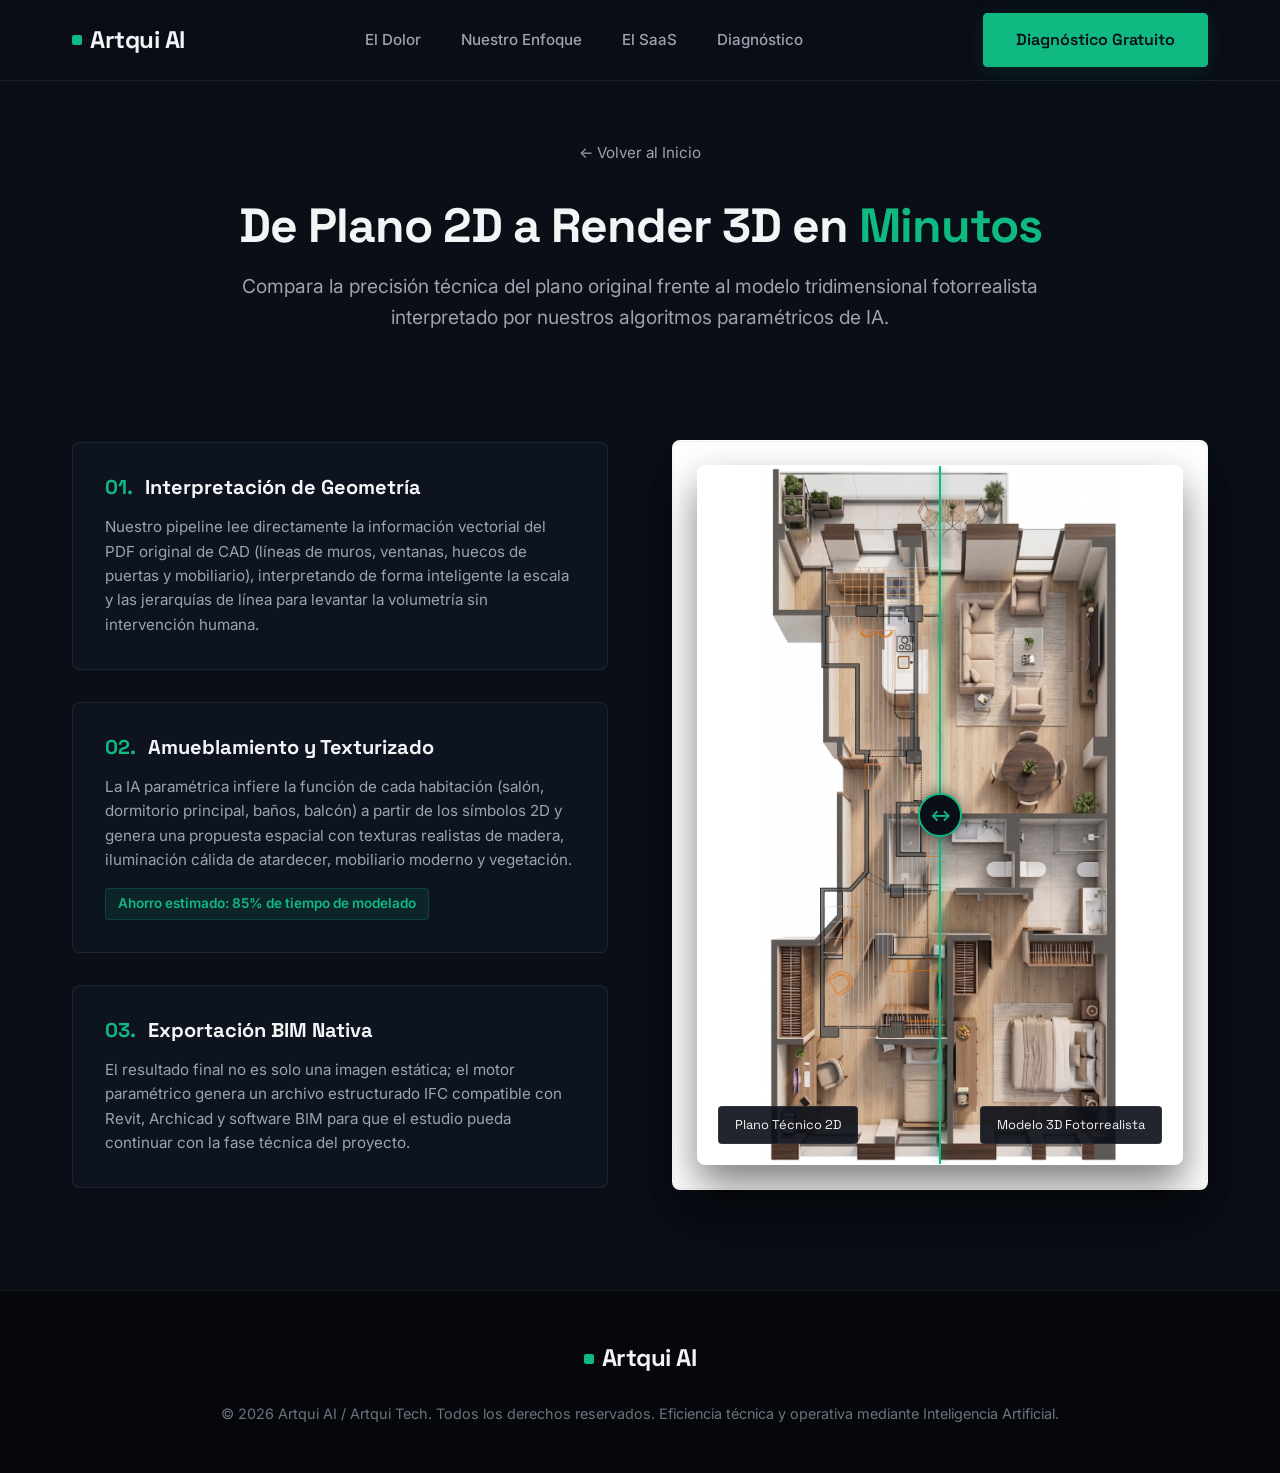
==== plano-3d.html @ 0eaa44ae "feat: add plano-3d comparison page with vertical slider and CAD resources" ====
<!DOCTYPE html>
<html lang="es">
<head>
  <meta charset="UTF-8">
  <meta name="viewport" content="width=device-width, initial-scale=1.0">
  <title>Artqui AI | Caso de Estudio: Plano 2D a Render 3D</title>
  <meta name="description" content="Demostración interactiva de la conversión automatizada de un plano técnico 2D (CAD) a un render fotorrealista 3D utilizando Inteligencia Artificial.">
  <link rel="stylesheet" href="styles.css">
  
  <style>
    /* Estilos específicos para la página de caso de estudio */
    .case-study-hero {
      padding-top: 140px;
      padding-bottom: 60px;
      text-align: center;
      position: relative;
    }
    
    .back-link {
      display: inline-flex;
      align-items: center;
      gap: 0.5rem;
      color: var(--text-secondary);
      font-size: 0.95rem;
      margin-bottom: 2rem;
      transition: var(--transition-fast);
    }
    
    .back-link:hover {
      color: var(--accent);
      transform: translateX(-4px);
    }
    
    .case-study-title {
      font-size: 3rem;
      margin-bottom: 1rem;
      letter-spacing: -1px;
    }
    
    .case-study-subtitle {
      font-size: 1.2rem;
      color: var(--text-secondary);
      max-width: 800px;
      margin: 0 auto 3rem auto;
    }
    
    /* El "Tablero de Dibujo" (Drawing Board) */
    .drawing-board-section {
      padding-bottom: 100px;
    }
    
    .drawing-board-grid {
      display: grid;
      grid-template-columns: 1fr 1fr;
      gap: 4rem;
      align-items: center;
    }
    
    /* Contenedor del papel técnico */
    .paper-sheet {
      background-color: #FFFFFF;
      border-radius: 8px;
      padding: 1.5rem;
      box-shadow: 0 30px 60px rgba(0, 0, 0, 0.4), inset 0 0 0 1px rgba(0, 0, 0, 0.05);
      border: 1px solid rgba(255, 255, 255, 0.1);
      position: relative;
    }
    
    /* Slider Vertical Especial */
    .slider-container.vertical {
      width: 100%;
      aspect-ratio: 526 / 850; /* Adaptado a la proporción del plano y render */
      max-height: 700px;
      background-color: #FFFFFF;
      margin: 0 auto;
    }
    
    /* Aseguramos que la imagen se adapte usando contain para no deformar planos técnicos */
    .slider-container.vertical .slider-img {
      background-size: contain;
      background-repeat: no-repeat;
      background-position: center;
    }
    
    /* Estilos de las etiquetas de papel */
    .paper-sheet .slider-label {
      background: rgba(10, 14, 23, 0.9);
      border-color: var(--border-color);
      color: var(--text-primary);
      font-size: 0.8rem;
    }
    
    .technical-details {
      display: flex;
      flex-direction: column;
      gap: 2rem;
    }
    
    .tech-card {
      background: var(--bg-card);
      border: 1px solid var(--border-color);
      border-radius: 8px;
      padding: 2rem;
    }
    
    .tech-card h3 {
      font-size: 1.25rem;
      margin-bottom: 1rem;
      display: flex;
      align-items: center;
      gap: 0.75rem;
    }
    
    .tech-card h3 span {
      color: var(--accent);
    }
    
    .tech-card p {
      font-size: 0.95rem;
      line-height: 1.6;
    }
    
    .efficiency-badge {
      display: inline-block;
      background: rgba(16, 185, 129, 0.1);
      border: 1px solid rgba(16, 185, 129, 0.2);
      color: var(--accent);
      padding: 0.25rem 0.75rem;
      border-radius: 4px;
      font-weight: 600;
      font-size: 0.85rem;
      margin-top: 1rem;
    }
    
    /* Adaptabilidad */
    @media (max-width: 1024px) {
      .drawing-board-grid {
        grid-template-columns: 1fr;
        gap: 3rem;
      }
      
      .technical-details {
        order: 2;
      }
      
      .paper-sheet {
        order: 1;
        max-width: 500px;
        margin: 0 auto;
      }
      
      .case-study-title {
        font-size: 2.2rem;
      }
    }
  </style>
</head>
<body>

  <!-- Header / Navbar -->
  <header>
    <div class="container">
      <a href="index.html" class="logo">
        <span></span>Artqui AI
      </a>
      <nav>
        <ul>
          <li><a href="index.html#problema">El Dolor</a></li>
          <li><a href="index.html#diferencial">Nuestro Enfoque</a></li>
          <li><a href="index.html#saas">El SaaS</a></li>
          <li><a href="index.html#diagnostico">Diagnóstico</a></li>
        </ul>
      </nav>
      <a href="index.html#diagnostico" class="glow-btn">Diagnóstico Gratuito</a>
    </div>
  </header>

  <main>
    <!-- Hero Sección de Caso de Estudio -->
    <section class="case-study-hero">
      <div class="container">
        <a href="index.html" class="back-link">
          ← Volver al Inicio
        </a>
        <h1 class="case-study-title">De Plano 2D a Render 3D en <span class="text-accent">Minutos</span></h1>
        <p class="case-study-subtitle">Compara la precisión técnica del plano original frente al modelo tridimensional fotorrealista interpretado por nuestros algoritmos paramétricos de IA.</p>
      </div>
    </section>

    <!-- Tablero de Comparación -->
    <section class="drawing-board-section">
      <div class="container">
        <div class="drawing-board-grid">
          
          <!-- Detalles Técnicos del Caso -->
          <div class="technical-details">
            <div class="tech-card">
              <h3><span>01.</span> Interpretación de Geometría</h3>
              <p>Nuestro pipeline lee directamente la información vectorial del PDF original de CAD (líneas de muros, ventanas, huecos de puertas y mobiliario), interpretando de forma inteligente la escala y las jerarquías de línea para levantar la volumetría sin intervención humana.</p>
            </div>
            
            <div class="tech-card">
              <h3><span>02.</span> Amueblamiento y Texturizado</h3>
              <p>La IA paramétrica infiere la función de cada habitación (salón, dormitorio principal, baños, balcón) a partir de los símbolos 2D y genera una propuesta espacial con texturas realistas de madera, iluminación cálida de atardecer, mobiliario moderno y vegetación.</p>
              <div class="efficiency-badge">Ahorro estimado: 85% de tiempo de modelado</div>
            </div>

            <div class="tech-card">
              <h3><span>03.</span> Exportación BIM Nativa</h3>
              <p>El resultado final no es solo una imagen estática; el motor paramétrico genera un archivo estructurado IFC compatible con Revit, Archicad y software BIM para que el estudio pueda continuar con la fase técnica del proyecto.</p>
            </div>
          </div>

          <!-- Deslizador de Papel de Plano -->
          <div class="paper-sheet">
            <div class="slider-container vertical">
              <!-- Imagen 2D (Antes) -->
              <div class="slider-img img-before" style="background-image: url('Ejemplo1/rosa_2d_plan.png');"></div>
              <!-- Imagen 3D (Después) -->
              <div class="slider-img img-after" style="background-image: url('Ejemplo1/rosa_3d_render.png');"></div>
              
              <!-- Barra de control deslizante -->
              <div class="slider-handle">
                <div class="slider-button">↔</div>
              </div>
              
              <div class="slider-label label-before">Plano Técnico 2D</div>
              <div class="slider-label label-after">Modelo 3D Fotorrealista</div>
            </div>
          </div>

        </div>
      </div>
    </section>
  </main>

  <!-- Footer -->
  <footer>
    <div class="container">
      <a href="index.html" class="logo">
        <span></span>Artqui AI
      </a>
      <p>&copy; 2026 Artqui AI / Artqui Tech. Todos los derechos reservados. Eficiencia técnica y operativa mediante Inteligencia Artificial.</p>
    </div>
  </footer>

  <script src="app.js"></script>
</body>
</html>
---- styles.css ----
/* Importando Google Fonts: Space Grotesk para títulos y Inter para texto corrido */
@import url('https://fonts.googleapis.com/css2?family=Inter:wght@300;400;500;600&family=Space+Grotesk:wght@400;500;600;700&display=swap');

/* Variables de Diseño (Design Tokens) */
:root {
  --font-title: 'Space Grotesk', -apple-system, BlinkMacSystemFont, "Segoe UI", Roboto, sans-serif;
  --font-body: 'Inter', -apple-system, BlinkMacSystemFont, "Segoe UI", Roboto, sans-serif;

  /* Colores */
  --bg-main: #0A0E17;
  --bg-card: rgba(17, 24, 39, 0.6);
  --border-color: rgba(255, 255, 255, 0.08);
  --border-focus: rgba(16, 185, 129, 0.4);

  --text-primary: #F3F4F6;
  --text-secondary: #9CA3AF;
  --text-muted: #6B7280;

  --accent: #10B981; /* Verde esmeralda técnico */
  --accent-rgb: 16, 185, 129;
  --accent-hover: #059669;
  --accent-glow: rgba(16, 185, 129, 0.15);

  --transition-smooth: all 0.3s cubic-bezier(0.4, 0, 0.2, 1);
  --transition-fast: all 0.15s ease;
  
  --max-width: 1200px;
}

/* Reset y Estilos Base */
*, *::before, *::after {
  box-sizing: border-box;
  margin: 0;
  padding: 0;
}

html {
  scroll-behavior: smooth;
}

body {
  background-color: var(--bg-main);
  color: var(--text-primary);
  font-family: var(--font-body);
  line-height: 1.6;
  overflow-x: hidden;
  -webkit-font-smoothing: antialiased;
}

/* Tipografía */
h1, h2, h3, h4 {
  font-family: var(--font-title);
  color: var(--text-primary);
  font-weight: 700;
  line-height: 1.2;
}

p {
  color: var(--text-secondary);
}

a {
  color: inherit;
  text-decoration: none;
  transition: var(--transition-fast);
}

/* Utilidades */
.container {
  max-width: var(--max-width);
  margin: 0 auto;
  padding: 0 2rem;
}

.text-accent {
  color: var(--accent);
}

.glow-btn {
  position: relative;
  display: inline-flex;
  align-items: center;
  justify-content: center;
  background-color: var(--accent);
  color: #0A0E17;
  font-family: var(--font-title);
  font-weight: 600;
  padding: 0.85rem 2rem;
  border-radius: 4px;
  border: 1px solid var(--accent);
  cursor: pointer;
  overflow: hidden;
  transition: var(--transition-smooth);
  box-shadow: 0 4px 20px var(--accent-glow);
}

.glow-btn:hover {
  background-color: var(--accent-hover);
  border-color: var(--accent-hover);
  box-shadow: 0 6px 24px rgba(16, 185, 129, 0.3);
  transform: translateY(-2px);
}

.glow-btn::after {
  content: '';
  position: absolute;
  top: 50%;
  left: 50%;
  width: 120%;
  height: 0;
  background: rgba(255, 255, 255, 0.1);
  transform: translate(-50%, -50%) rotate(45deg);
  transition: var(--transition-smooth);
  z-index: 1;
}

.glow-btn:hover::after {
  height: 300%;
}

.secondary-btn {
  display: inline-flex;
  align-items: center;
  justify-content: center;
  background-color: transparent;
  color: var(--text-primary);
  font-family: var(--font-title);
  font-weight: 500;
  padding: 0.85rem 2rem;
  border-radius: 4px;
  border: 1px solid var(--border-color);
  cursor: pointer;
  transition: var(--transition-smooth);
}

.secondary-btn:hover {
  border-color: var(--text-primary);
  background-color: rgba(255, 255, 255, 0.03);
  transform: translateY(-2px);
}

/* Glassmorphism Card style */
.glass-card {
  background: var(--bg-card);
  backdrop-filter: blur(12px);
  -webkit-backdrop-filter: blur(12px);
  border: 1px solid var(--border-color);
  border-radius: 8px;
  padding: 2.5rem;
  transition: var(--transition-smooth);
}

.glass-card:hover {
  border-color: rgba(16, 185, 129, 0.3);
  box-shadow: 0 10px 30px rgba(0, 0, 0, 0.3);
}

/* --- SECCIONES --- */

/* Header / Navbar */
header {
  position: fixed;
  top: 0;
  left: 0;
  width: 100%;
  z-index: 100;
  background: rgba(10, 14, 23, 0.7);
  backdrop-filter: blur(12px);
  -webkit-backdrop-filter: blur(12px);
  border-bottom: 1px solid var(--border-color);
}

header .container {
  display: flex;
  justify-content: space-between;
  align-items: center;
  height: 80px;
}

.logo {
  font-family: var(--font-title);
  font-size: 1.5rem;
  font-weight: 700;
  letter-spacing: -0.5px;
  display: flex;
  align-items: center;
  gap: 0.5rem;
}

.logo span {
  display: inline-block;
  width: 10px;
  height: 10px;
  background-color: var(--accent);
  border-radius: 2px;
}

nav ul {
  display: flex;
  list-style: none;
  gap: 2.5rem;
}

nav a {
  font-size: 0.95rem;
  font-weight: 500;
  color: var(--text-secondary);
}

nav a:hover {
  color: var(--accent);
}

/* Hero Section */
.hero {
  padding-top: 180px;
  padding-bottom: 100px;
  position: relative;
}

/* Sutil cuadrícula técnica de fondo */
.hero::before {
  content: '';
  position: absolute;
  top: 0;
  left: 0;
  width: 100%;
  height: 100%;
  background-image: 
    linear-gradient(rgba(255, 255, 255, 0.015) 1px, transparent 1px),
    linear-gradient(90deg, rgba(255, 255, 255, 0.015) 1px, transparent 1px);
  background-size: 40px 40px;
  background-position: center;
  pointer-events: none;
  z-index: 1;
}

/* Brillo ambiental sutil en el fondo */
.hero::after {
  content: '';
  position: absolute;
  top: 20%;
  left: 50%;
  transform: translate(-50%, -50%);
  width: 600px;
  height: 300px;
  background: radial-gradient(circle, rgba(16, 185, 129, 0.08) 0%, transparent 70%);
  filter: blur(80px);
  pointer-events: none;
  z-index: 1;
}

.hero-grid {
  display: grid;
  grid-template-columns: 1.2fr 0.8fr;
  gap: 4rem;
  align-items: center;
  position: relative;
  z-index: 2;
}

.hero-content h1 {
  font-size: 3.5rem;
  margin-bottom: 1.5rem;
  letter-spacing: -1px;
}

.hero-content p {
  font-size: 1.2rem;
  margin-bottom: 2.5rem;
  max-width: 600px;
}

.hero-actions {
  display: flex;
  gap: 1.5rem;
}

.hero-badge {
  display: inline-flex;
  align-items: center;
  gap: 0.5rem;
  background: rgba(16, 185, 129, 0.1);
  border: 1px solid rgba(16, 185, 129, 0.25);
  color: var(--accent);
  padding: 0.5rem 1rem;
  border-radius: 50px;
  font-family: var(--font-title);
  font-size: 0.85rem;
  font-weight: 500;
  margin-bottom: 1.5rem;
}

/* Pain Section (Agitación del Dolor) */
.pain {
  padding: 100px 0;
  background: rgba(0, 0, 0, 0.2);
  border-top: 1px solid var(--border-color);
  border-bottom: 1px solid var(--border-color);
  position: relative;
}

.section-header {
  text-align: center;
  max-width: 700px;
  margin: 0 auto 5rem auto;
}

.section-header h2 {
  font-size: 2.5rem;
  margin-bottom: 1rem;
}

.section-header p {
  font-size: 1.1rem;
}

.pain-grid {
  display: grid;
  grid-template-columns: repeat(3, 1fr);
  gap: 2rem;
}

.pain-card {
  position: relative;
  overflow: hidden;
}

.pain-card::before {
  content: '';
  position: absolute;
  top: 0;
  left: 0;
  width: 3px;
  height: 0%;
  background-color: var(--accent);
  transition: var(--transition-smooth);
}

.pain-card:hover::before {
  height: 100%;
}

.pain-number {
  font-family: var(--font-title);
  font-size: 2.5rem;
  font-weight: 700;
  color: rgba(255, 255, 255, 0.05);
  margin-bottom: 1rem;
  transition: var(--transition-smooth);
}

.pain-card:hover .pain-number {
  color: var(--accent);
}

.pain-card h3 {
  font-size: 1.3rem;
  margin-bottom: 1rem;
}

/* Enfoque / Diferenciador (Founder-Market Fit) */
.approach {
  padding: 120px 0;
}

.approach-grid {
  display: grid;
  grid-template-columns: 1fr 1fr;
  gap: 6rem;
  align-items: center;
}

.approach-content h2 {
  font-size: 2.5rem;
  margin-bottom: 1.5rem;
}

.approach-content p {
  font-size: 1.1rem;
  margin-bottom: 1.5rem;
}

.feature-bullets {
  margin-top: 2.5rem;
  display: flex;
  flex-direction: column;
  gap: 1.5rem;
}

.bullet-item {
  display: flex;
  gap: 1rem;
  align-items: flex-start;
}

.bullet-icon {
  background-color: rgba(16, 185, 129, 0.1);
  color: var(--accent);
  width: 24px;
  height: 24px;
  border-radius: 4px;
  display: flex;
  align-items: center;
  justify-content: center;
  flex-shrink: 0;
  margin-top: 0.2rem;
  font-weight: bold;
}

.bullet-text h4 {
  font-size: 1.1rem;
  margin-bottom: 0.25rem;
}

/* Visual del Enfoque (El comparador Slider) */
.slider-container {
  position: relative;
  width: 100%;
  aspect-ratio: 1 / 1;
  border-radius: 8px;
  overflow: hidden;
  border: 1px solid var(--border-color);
  box-shadow: 0 20px 40px rgba(0, 0, 0, 0.5);
}

.slider-img {
  position: absolute;
  top: 0;
  left: 0;
  width: 100%;
  height: 100%;
  background-size: cover;
  background-position: center;
  user-select: none;
}

.slider-img.img-before {
  z-index: 10;
}

.slider-img.img-after {
  z-index: 5;
}

/* La máscara que corta la imagen superior */
.img-before {
  clip-path: polygon(0 0, 50% 0, 50% 100%, 0 100%);
}

.slider-handle {
  position: absolute;
  top: 0;
  bottom: 0;
  left: 50%;
  width: 2px;
  background-color: var(--accent);
  z-index: 20;
  cursor: ew-resize;
  transform: translateX(-50%);
  box-shadow: 0 0 10px rgba(16, 185, 129, 0.8);
}

.slider-button {
  position: absolute;
  top: 50%;
  left: 50%;
  transform: translate(-50%, -50%);
  width: 44px;
  height: 44px;
  background-color: var(--bg-main);
  border: 2px solid var(--accent);
  border-radius: 50%;
  display: flex;
  align-items: center;
  justify-content: center;
  color: var(--accent);
  font-weight: bold;
  box-shadow: 0 0 15px rgba(0, 0, 0, 0.5);
  pointer-events: none;
}

.slider-label {
  position: absolute;
  bottom: 20px;
  background: rgba(10, 14, 23, 0.85);
  padding: 0.5rem 1rem;
  border-radius: 4px;
  border: 1px solid var(--border-color);
  font-family: var(--font-title);
  font-size: 0.85rem;
  z-index: 15;
}

.label-before {
  left: 20px;
}

.label-after {
  right: 20px;
}

/* SaaS Vision Section */
.vision {
  padding: 100px 0;
  background: rgba(0, 0, 0, 0.25);
  border-top: 1px solid var(--border-color);
  border-bottom: 1px solid var(--border-color);
}

.vision-grid {
  display: grid;
  grid-template-columns: repeat(3, 1fr);
  gap: 2rem;
}

.vision-card {
  display: flex;
  flex-direction: column;
  justify-content: space-between;
}

.vision-card-header {
  margin-bottom: 1.5rem;
}

.vision-icon {
  width: 48px;
  height: 48px;
  border-radius: 6px;
  background: rgba(16, 185, 129, 0.1);
  color: var(--accent);
  display: flex;
  align-items: center;
  justify-content: center;
  font-size: 1.5rem;
  margin-bottom: 1.5rem;
  font-weight: bold;
}

.vision-card h3 {
  font-size: 1.35rem;
  margin-bottom: 0.75rem;
}

.badge-priority {
  font-size: 0.75rem;
  background-color: var(--accent);
  color: #0A0E17;
  padding: 0.2rem 0.6rem;
  border-radius: 50px;
  font-weight: 600;
  margin-left: 0.5rem;
  vertical-align: middle;
  text-transform: uppercase;
}

/* CTA / Form Section */
.contact-section {
  padding: 120px 0;
  position: relative;
}

.contact-section::before {
  content: '';
  position: absolute;
  bottom: 0;
  right: 10%;
  width: 400px;
  height: 400px;
  background: radial-gradient(circle, rgba(16, 185, 129, 0.05) 0%, transparent 70%);
  filter: blur(80px);
  pointer-events: none;
  z-index: 1;
}

.contact-grid {
  display: grid;
  grid-template-columns: 0.9fr 1.1fr;
  gap: 5rem;
  align-items: start;
  position: relative;
  z-index: 2;
}

.contact-info h2 {
  font-size: 2.8rem;
  margin-bottom: 1.5rem;
}

.contact-info p {
  font-size: 1.15rem;
  margin-bottom: 2.5rem;
}

.info-list {
  display: flex;
  flex-direction: column;
  gap: 2rem;
}

.info-item {
  display: flex;
  gap: 1.5rem;
}

.info-icon {
  font-size: 1.5rem;
  color: var(--accent);
  background: rgba(16, 185, 129, 0.1);
  width: 48px;
  height: 48px;
  border-radius: 50%;
  display: flex;
  align-items: center;
  justify-content: center;
  flex-shrink: 0;
}

.info-text h4 {
  font-size: 1.15rem;
  margin-bottom: 0.25rem;
}

/* Formulario */
.form-group {
  margin-bottom: 1.5rem;
  display: flex;
  flex-direction: column;
  gap: 0.5rem;
}

.form-group label {
  font-family: var(--font-title);
  font-size: 0.9rem;
  font-weight: 500;
  color: var(--text-primary);
}

.form-control {
  background: rgba(10, 14, 23, 0.8);
  border: 1px solid var(--border-color);
  border-radius: 4px;
  padding: 0.85rem 1rem;
  color: var(--text-primary);
  font-family: var(--font-body);
  font-size: 1rem;
  transition: var(--transition-smooth);
  width: 100%;
}

.form-control:focus {
  outline: none;
  border-color: var(--accent);
  box-shadow: 0 0 10px rgba(16, 185, 129, 0.15);
}

textarea.form-control {
  resize: vertical;
  min-height: 120px;
}

.checkbox-group {
  display: flex;
  gap: 0.75rem;
  align-items: flex-start;
  margin-bottom: 2rem;
}

.checkbox-group input {
  margin-top: 0.25rem;
  cursor: pointer;
}

.checkbox-group label {
  font-size: 0.85rem;
  color: var(--text-secondary);
}

.form-status {
  margin-top: 1.5rem;
  padding: 1rem;
  border-radius: 4px;
  font-size: 0.95rem;
  display: none;
}

.form-status.success {
  background: rgba(16, 185, 129, 0.1);
  border: 1px solid var(--accent);
  color: var(--accent);
  display: block;
}

.form-status.error {
  background: rgba(239, 68, 68, 0.1);
  border: 1px solid #EF4444;
  color: #EF4444;
  display: block;
}

/* Footer */
footer {
  background-color: #05070B;
  border-top: 1px solid var(--border-color);
  padding: 3rem 0;
  text-align: center;
}

footer .logo {
  justify-content: center;
  margin-bottom: 1.5rem;
}

footer p {
  font-size: 0.9rem;
  color: var(--text-muted);
}

/* --- RESPONSIVE --- */

@media (max-width: 1024px) {
  .hero-grid, .approach-grid, .contact-grid {
    grid-template-columns: 1fr;
    gap: 3.5rem;
  }
  
  .hero-content {
    text-align: center;
  }
  
  .hero-badge, .hero-content p {
    margin-left: auto;
    margin-right: auto;
  }
  
  .hero-actions {
    justify-content: center;
  }
  
  .pain-grid, .vision-grid {
    grid-template-columns: repeat(2, 1fr);
  }
  
  .slider-container {
    max-width: 500px;
    margin: 0 auto;
  }
}

@media (max-width: 768px) {
  header .container {
    height: 70px;
  }
  
  header .glow-btn {
    display: none; /* Ocultar CTA del nav en móvil pequeño */
  }
  
  .hero-content h1 {
    font-size: 2.6rem;
  }
  
  .pain-grid, .vision-grid {
    grid-template-columns: 1fr;
  }
  
  .container {
    padding: 0 1.5rem;
  }
}
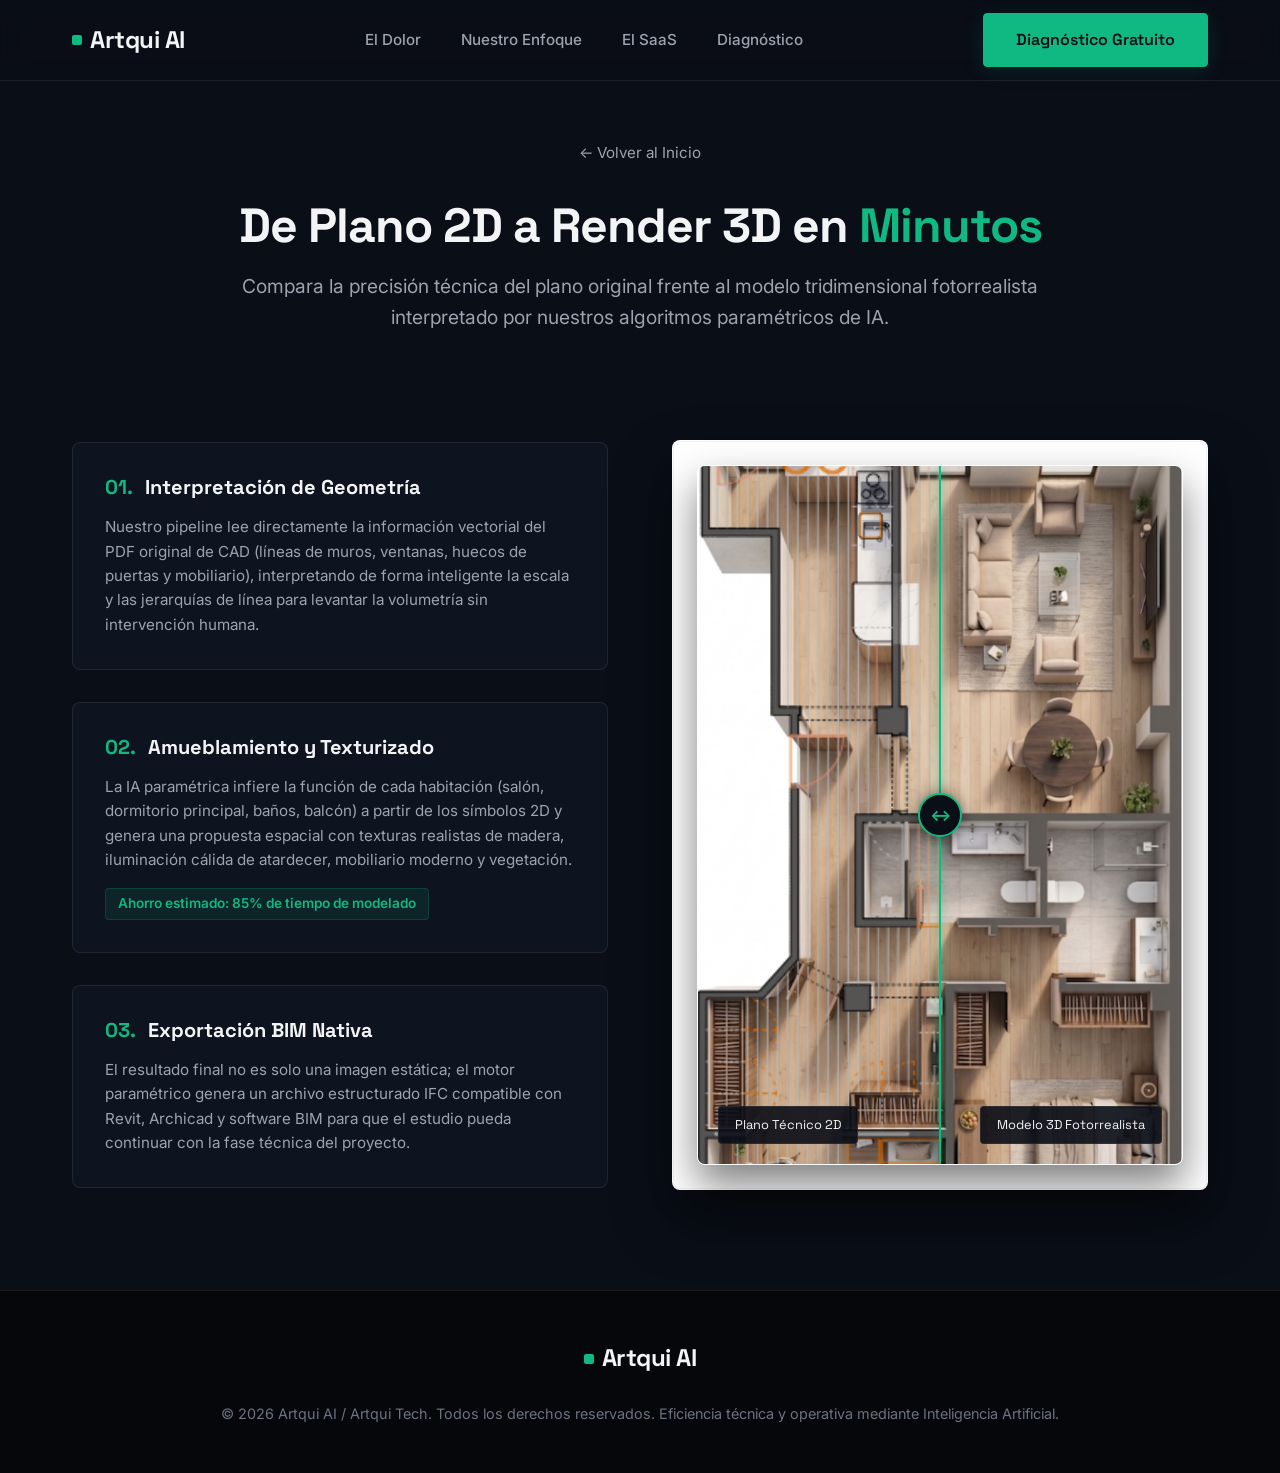
==== commit 4b1ab74a: "fix: crop and align 2D plan and 3D render for pixel-perfect slider overlay" ====
--- a/plano-3d.html
+++ b/plano-3d.html
@@ -69,7 +69,7 @@
     /* Slider Vertical Especial */
     .slider-container.vertical {
       width: 100%;
-      aspect-ratio: 526 / 850; /* Adaptado a la proporción del plano y render */
+      aspect-ratio: 506 / 1015; /* Proporción exacta de las imágenes recortadas */
       max-height: 700px;
       background-color: #FFFFFF;
       margin: 0 auto;
@@ -77,7 +77,7 @@
     
     /* Aseguramos que la imagen se adapte usando contain para no deformar planos técnicos */
     .slider-container.vertical .slider-img {
-      background-size: contain;
+      background-size: cover; /* Cambiamos a cover porque ahora las imágenes tienen la misma proporción exacta */
       background-repeat: no-repeat;
       background-position: center;
     }
@@ -215,9 +215,9 @@
           <div class="paper-sheet">
             <div class="slider-container vertical">
               <!-- Imagen 2D (Antes) -->
-              <div class="slider-img img-before" style="background-image: url('Ejemplo1/rosa_2d_plan.png');"></div>
+              <div class="slider-img img-before" style="background-image: url('Ejemplo1/rosa_2d_cropped.png');"></div>
               <!-- Imagen 3D (Después) -->
-              <div class="slider-img img-after" style="background-image: url('Ejemplo1/rosa_3d_render.png');"></div>
+              <div class="slider-img img-after" style="background-image: url('Ejemplo1/rosa_3d_cropped.png');"></div>
               
               <!-- Barra de control deslizante -->
               <div class="slider-handle">
